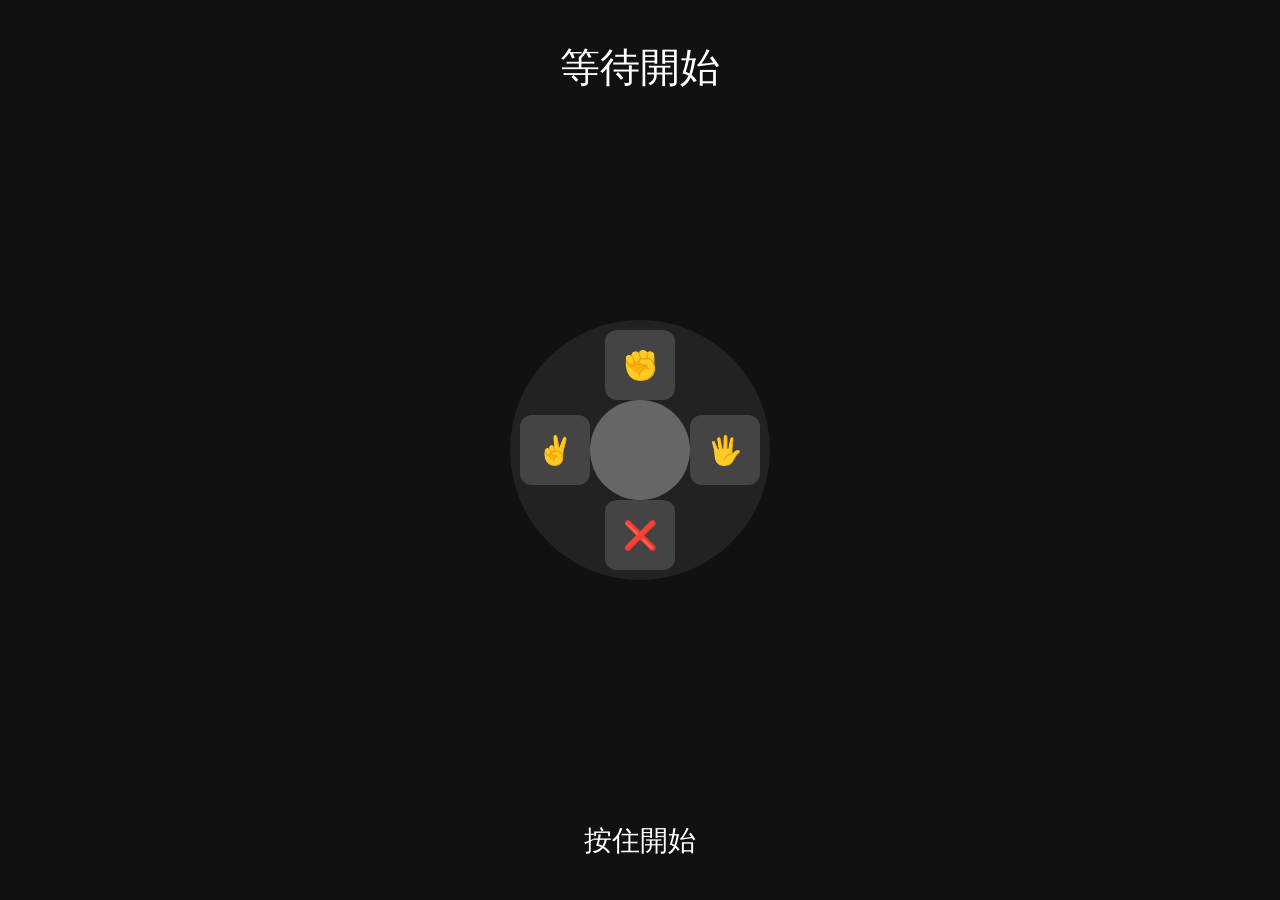
==== index.html @ 305d8cad "Update index.html" ====
<!DOCTYPE html>
<html lang="zh-TW">
<head>
<meta charset="UTF-8">
<meta name="viewport" content="width=device-width, initial-scale=1">
<title>操作盤＋戰鬥測試</title>

<style>
body{
margin:0;
height:100vh;
display:flex;
justify-content:center;
align-items:center;
background:#111;
color:white;
flex-direction:column;
}

#phaseText{
position:absolute;
top:40px;
font-size:40px;
}

#pad{
width:260px;
height:260px;
border-radius:50%;
background:#222;
position:relative;
touch-action:none;
}

.dir{
position:absolute;
width:70px;
height:70px;
background:#444;
border-radius:12px;
display:flex;
align-items:center;
justify-content:center;
font-size:28px;
transition:0.1s;
}

.dir.active{
background:#0af;
transform:scale(1.3);
box-shadow:0 0 12px #0af;
}

#up{top:10px;left:95px}
#down{bottom:10px;left:95px}
#left{left:10px;top:95px}
#right{right:10px;top:95px}

#center{
position:absolute;
width:100px;
height:100px;
left:80px;
top:80px;
background:#666;
border-radius:50%;
transition:0.12s cubic-bezier(.2,1.5,.4,1);
}

#log{
position:absolute;
bottom:40px;
font-size:28px;
}
</style>
</head>

<body>

<div id="phaseText">等待開始</div>

<div id="pad">
<div id="up" class="dir">✊</div>
<div id="down" class="dir">❌</div>
<div id="left" class="dir">✌️</div>
<div id="right" class="dir">🖐️</div>
<canvas id="ring"></canvas>
<div id="center"></div>
</div>

<div id="log">按住開始</div>

<script>

/* =========================
   🎮 UI
========================= */

function updatePhaseUI(phase){
const el = document.getElementById("phaseText")

if(phase==="scissors") el.innerText="✂️ 剪刀（預備）"
if(phase==="rock") el.innerText="🪨 石頭（出招！）"
if(phase==="paper") el.innerText="📄 布（出招！）"
if(phase==="end") el.innerText="💥 回合結束"
}

function log(text){
document.getElementById("log").innerText=text
}

/* =========================
   🎮 戰鬥系統
========================= */

const PHASE={
IDLE:"idle",
SCISSORS:"scissors",
ROCK:"rock",
PAPER:"paper",
END:"end"
}

let game={
phase:PHASE.IDLE,
currentInput:null,
round:{},
timers:[]
}

window.onPlayerInput=function(input){
if(game.phase!==PHASE.ROCK && game.phase!==PHASE.PAPER) return
game.currentInput=input
}

function calcDamage(input,phase){
if(input==="none"||input==="cancel") return 0

if(input==="scissors"){
if(phase===PHASE.ROCK) return Math.random()<0.3?900:400
if(phase===PHASE.PAPER) return Math.random()<0.4?1000:500
}
if(input==="rock"){
if(phase===PHASE.ROCK) return 700
if(phase===PHASE.PAPER) return 1000
}
if(input==="paper"){
if(phase===PHASE.ROCK) return 900
if(phase===PHASE.PAPER) return 1100
}
return 0
}

function shouldEnd(input){
return input==="rock"||input==="paper"
}

function startRound(){
clearTimers()

game.phase=PHASE.SCISSORS
updatePhaseUI(PHASE.SCISSORS)

game.currentInput=null
game.round={rockPhase:null,paperPhase:null,totalDamage:0}

game.timers.push(setTimeout(startRock,1000))
}

function startRock(){
game.phase=PHASE.ROCK
updatePhaseUI(PHASE.ROCK)

game.currentInput=null
game.timers.push(setTimeout(endRock,1000))
}

function endRock(){
let input=game.currentInput??"none"
let dmg=calcDamage(input,PHASE.ROCK)

game.round.rockPhase={input,damage:dmg}
game.round.totalDamage+=dmg

log(`石頭：${input} / ${dmg}`)

if(shouldEnd(input)){
endRound()
return
}

startPaper()
}

function startPaper(){
game.phase=PHASE.PAPER
updatePhaseUI(PHASE.PAPER)

game.currentInput=null
game.timers.push(setTimeout(endPaper,1000))
}

function endPaper(){
let input=game.currentInput??"none"
let dmg=calcDamage(input,PHASE.PAPER)

game.round.paperPhase={input,damage:dmg}
game.round.totalDamage+=dmg

log(`布：${input} / ${dmg}`)

endRound()
}

function endRound(){
game.phase=PHASE.END
updatePhaseUI(PHASE.END)

log(`總傷害：${game.round.totalDamage}`)
}

function clearTimers(){
game.timers.forEach(t=>clearTimeout(t))
game.timers=[]
}

/* =========================
   🎮 操作盤
========================= */

const pad=document.getElementById("pad")
const centerEl=document.getElementById("center")
const canvas=document.getElementById("ring")
const ctx=canvas.getContext("2d")

canvas.width=pad.offsetWidth
canvas.height=pad.offsetHeight

const dirs={
up:document.getElementById("up"),
down:document.getElementById("down"),
left:document.getElementById("left"),
right:document.getElementById("right")
}

const state={
startX:0,startY:0,charging:false,charged:false,triggered:false,chargeStart:0,loop:null
}

const config={
follow:60,previewDist:30,cancelChargeDist:35,triggerDist:65,chargeTime:500
}

function sendInput(input){
if(window.onPlayerInput) window.onPlayerInput(input)
}

function vibrate(p){
if(navigator.vibrate) navigator.vibrate(p)
}

function getDir(dx,dy){
let angle=Math.atan2(dy,dx)*180/Math.PI
if(angle>=-45&&angle<=45) return "right"
if(angle>45&&angle<135) return "down"
if(angle>=135||angle<=-135) return "left"
return "up"
}

function setActive(dir){
clearActive()
if(dir) dirs[dir].classList.add("active")
}

function clearActive(){
for(let d in dirs){
dirs[d].classList.remove("active")
}
}

function moveStick(dx,dy){
let f=config.follow
let mx=Math.max(-f,Math.min(f,dx))
let my=Math.max(-f,Math.min(f,dy))
centerEl.style.transform=`translate(${mx}px,${my}px)`
}

function resetStick(){
centerEl.style.transform="translate(0,0)"
}

function drawRing(progress){
ctx.clearRect(0,0,canvas.width,canvas.height)
let cx=canvas.width/2
let cy=canvas.height/2
ctx.beginPath()
ctx.arc(cx,cy,60,-Math.PI/2,(-Math.PI/2)+(Math.PI*2*progress))
ctx.strokeStyle="#0af"
ctx.lineWidth=6
ctx.stroke()
}

function startCharge(){
state.charging=true
state.charged=false
state.chargeStart=Date.now()

state.loop=setInterval(()=>{
let progress=(Date.now()-state.chargeStart)/config.chargeTime

if(progress>=1){
drawRing(1)
vibrate([120,40,120])
state.charged=true
stopCharge()
return
}

if(state.charging){
drawRing(progress)
}
},16)
}

function stopCharge(){
clearInterval(state.loop)
ctx.clearRect(0,0,canvas.width,canvas.height)
state.charging=false
}

function handlePreview(dx,dy,dist){
if(dist<config.previewDist||state.triggered) return
let dir=getDir(dx,dy)
setActive(dir)
}

function handleTrigger(dx,dy,dist){
if(dist<config.triggerDist||state.triggered) return

state.triggered=true
stopCharge()

let dir=getDir(dx,dy)

vibrate([50,30,50])
setActive(dir)

let input=null
if(dir==="up") input="rock"
if(dir==="right") input="paper"
if(dir==="left") input="scissors"
if(dir==="down") input="cancel"

if(state.charged){
input="none"
}

sendInput(input)
}

function handleCancelCharge(dist){
if(dist>config.cancelChargeDist && state.charging){
stopCharge()
}
}

/* =========================
   👆 事件
========================= */

pad.addEventListener("touchstart",e=>{
const t=e.touches[0]

state.startX=t.clientX
state.startY=t.clientY
state.triggered=false

startCharge()
vibrate(10)

// 👉 按住開始回合
startRound()
})

pad.addEventListener("touchmove",e=>{
const t=e.touches[0]

let dx=t.clientX-state.startX
let dy=t.clientY-state.startY
let dist=Math.sqrt(dx*dx+dy*dy)

moveStick(dx,dy)

handleCancelCharge(dist)
handlePreview(dx,dy,dist)
handleTrigger(dx,dy,dist)
})

pad.addEventListener("touchend",()=>{
stopCharge()
resetStick()

setTimeout(()=>{
clearActive()
log("按住開始")
},400)
})

</script>
</body>
</html>
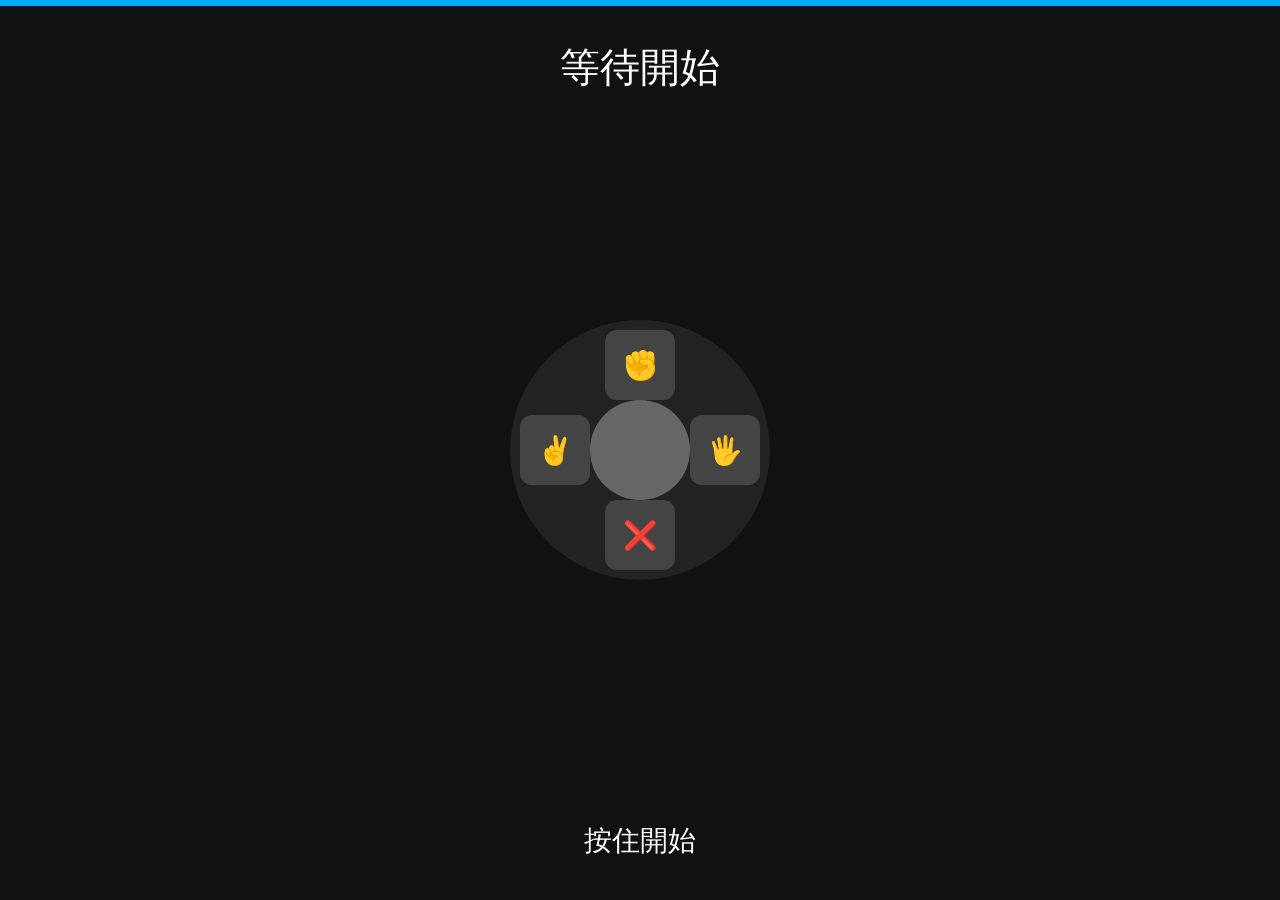
==== commit 9eadfe2c: "Update index.html" ====
--- a/index.html
+++ b/index.html
@@ -15,6 +15,19 @@
 background:#111;
 color:white;
 flex-direction:column;
+}
+
+/* ⭐ 進度條 */
+#timerBar{
+position:absolute;
+top:0;
+left:0;
+height:6px;
+width:100%;
+background:#0af;
+transform-origin:left;
+transform:scaleX(1);
+transition:transform linear;
 }
 
 #phaseText{
@@ -77,6 +90,8 @@
 
 <body>
 
+<div id="timerBar"></div>
+
 <div id="phaseText">等待開始</div>
 
 <div id="pad">
@@ -96,6 +111,21 @@
    🎮 UI
 ========================= */
 
+const timerBar = document.getElementById("timerBar")
+
+function startTimer(duration){
+timerBar.style.transition="none"
+timerBar.style.transform="scaleX(1)"
+timerBar.offsetHeight
+timerBar.style.transition=`transform ${duration}ms linear`
+timerBar.style.transform="scaleX(0)"
+}
+
+function stopTimer(){
+timerBar.style.transition="none"
+timerBar.style.transform="scaleX(0)"
+}
+
 function updatePhaseUI(phase){
 const el = document.getElementById("phaseText")
 
@@ -160,6 +190,7 @@
 
 game.phase=PHASE.SCISSORS
 updatePhaseUI(PHASE.SCISSORS)
+startTimer(1000)
 
 game.currentInput=null
 game.round={rockPhase:null,paperPhase:null,totalDamage:0}
@@ -170,6 +201,7 @@
 function startRock(){
 game.phase=PHASE.ROCK
 updatePhaseUI(PHASE.ROCK)
+startTimer(1000)
 
 game.currentInput=null
 game.timers.push(setTimeout(endRock,1000))
@@ -195,6 +227,7 @@
 function startPaper(){
 game.phase=PHASE.PAPER
 updatePhaseUI(PHASE.PAPER)
+startTimer(1000)
 
 game.currentInput=null
 game.timers.push(setTimeout(endPaper,1000))
@@ -215,6 +248,7 @@
 function endRound(){
 game.phase=PHASE.END
 updatePhaseUI(PHASE.END)
+stopTimer()
 
 log(`總傷害：${game.round.totalDamage}`)
 }
@@ -364,10 +398,6 @@
 }
 }
 
-/* =========================
-   👆 事件
-========================= */
-
 pad.addEventListener("touchstart",e=>{
 const t=e.touches[0]
 
@@ -378,7 +408,6 @@
 startCharge()
 vibrate(10)
 
-// 👉 按住開始回合
 startRound()
 })
 
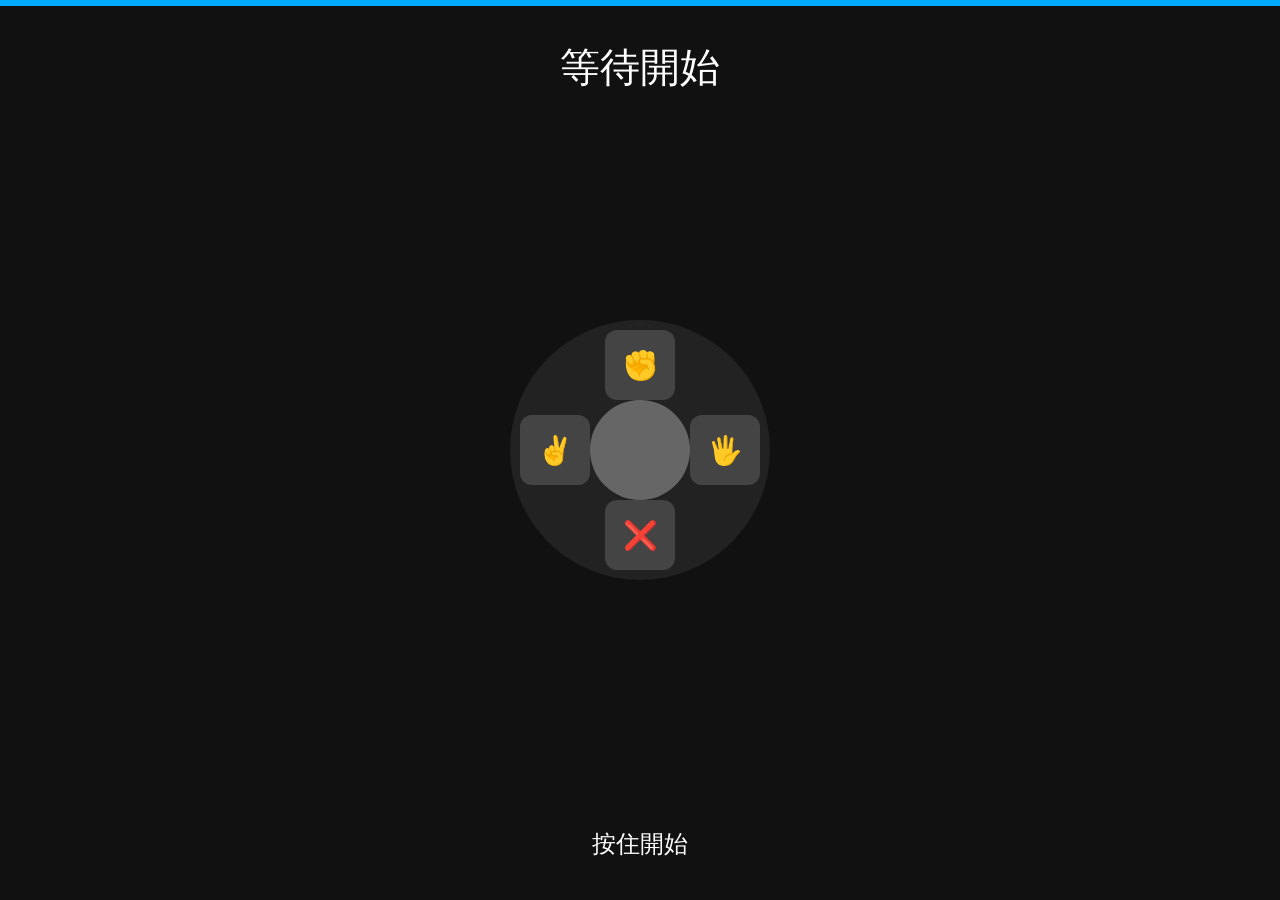
==== commit 38412aab: "Update index.html" ====
--- a/index.html
+++ b/index.html
@@ -83,7 +83,9 @@
 #log{
 position:absolute;
 bottom:40px;
-font-size:28px;
+font-size:24px;
+white-space:pre-line;
+text-align:center;
 }
 </style>
 </head>
@@ -155,7 +157,8 @@
 phase:PHASE.IDLE,
 currentInput:null,
 round:{},
-timers:[]
+timers:[],
+lastRoundLog:""
 }
 
 window.onPlayerInput=function(input){
@@ -194,6 +197,9 @@
 
 game.currentInput=null
 game.round={rockPhase:null,paperPhase:null,totalDamage:0}
+
+// ⭐ 清除顯示（開始新回合才清）
+log("")
 
 game.timers.push(setTimeout(startRock,1000))
 }
@@ -250,7 +256,23 @@
 updatePhaseUI(PHASE.END)
 stopTimer()
 
-log(`總傷害：${game.round.totalDamage}`)
+// ⭐ 組合完整回合紀錄
+let text = ""
+
+if(game.round.rockPhase){
+text += `石頭：${game.round.rockPhase.input} / ${game.round.rockPhase.damage}\n`
+}
+
+if(game.round.paperPhase){
+text += `布：${game.round.paperPhase.input} / ${game.round.paperPhase.damage}\n`
+}
+
+text += `總傷害：${game.round.totalDamage}`
+
+game.lastRoundLog = text
+
+// ⭐ 保留顯示
+log(text)
 }
 
 function clearTimers(){
@@ -385,7 +407,7 @@
 if(dir==="left") input="scissors"
 if(dir==="down") input="cancel"
 
-if(state.charged){
+if(state.charged && dist < config.previewDist){
 input="none"
 }
 
@@ -408,7 +430,9 @@
 startCharge()
 vibrate(10)
 
+if(game.phase === PHASE.IDLE || game.phase === PHASE.END){
 startRound()
+}
 })
 
 pad.addEventListener("touchmove",e=>{
@@ -431,7 +455,9 @@
 
 setTimeout(()=>{
 clearActive()
+if(game.phase !== PHASE.END){
 log("按住開始")
+}
 },400)
 })
 
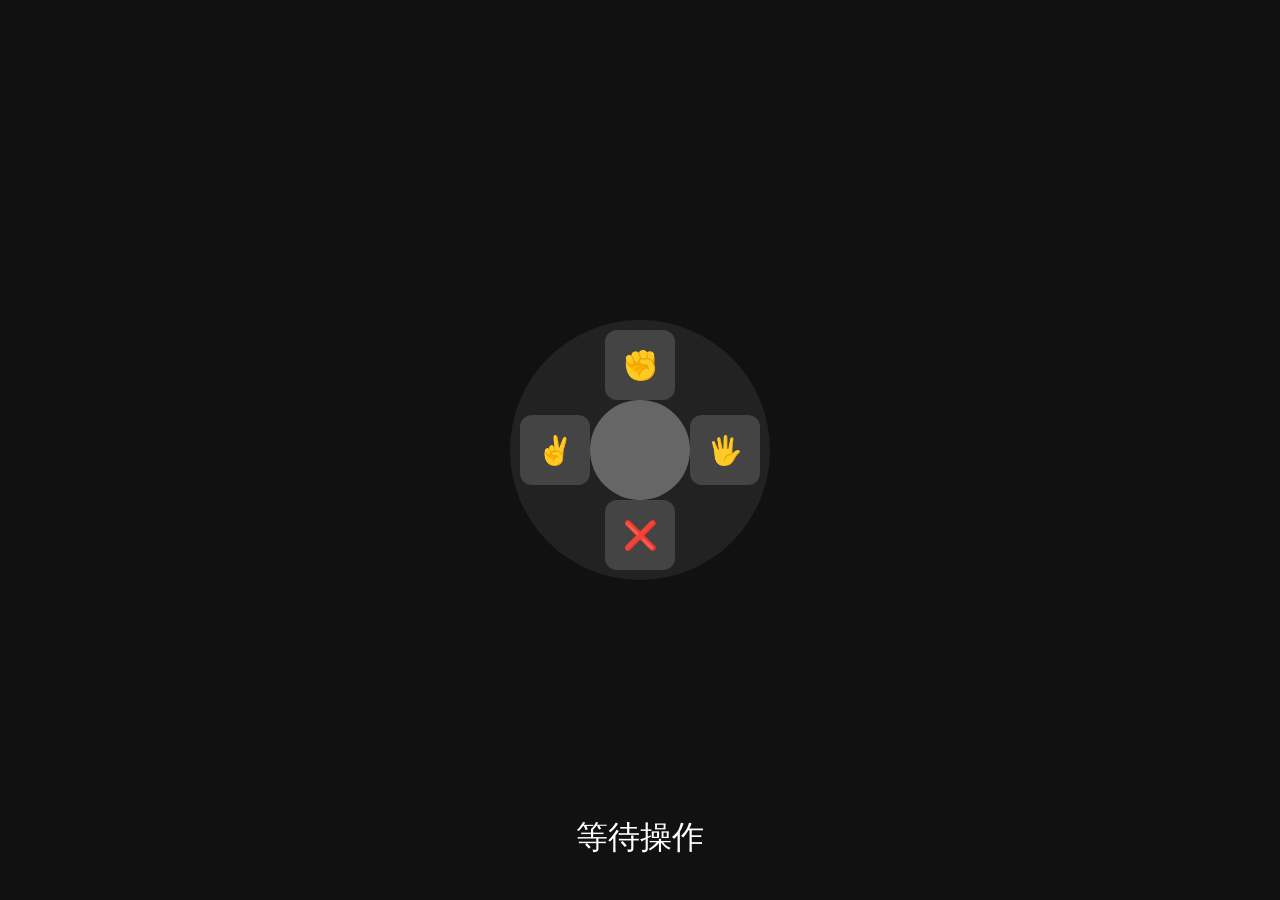
==== commit 0c160a09: "Update index.html" ====
--- a/index.html
+++ b/index.html
@@ -3,7 +3,7 @@
 <head>
 <meta charset="UTF-8">
 <meta name="viewport" content="width=device-width, initial-scale=1">
-<title>操作盤＋戰鬥測試</title>
+<title>操作盤優化版</title>
 
 <style>
 body{
@@ -14,26 +14,6 @@
 align-items:center;
 background:#111;
 color:white;
-flex-direction:column;
-}
-
-/* ⭐ 進度條 */
-#timerBar{
-position:absolute;
-top:0;
-left:0;
-height:6px;
-width:100%;
-background:#0af;
-transform-origin:left;
-transform:scaleX(1);
-transition:transform linear;
-}
-
-#phaseText{
-position:absolute;
-top:40px;
-font-size:40px;
 }
 
 #pad{
@@ -64,6 +44,13 @@
 box-shadow:0 0 12px #0af;
 }
 
+/* 🔥 蓄力完成發光 */
+.dir.glow{
+background:#0ff;
+box-shadow:0 0 20px #0ff, 0 0 40px #0ff;
+transform:scale(1.25);
+}
+
 #up{top:10px;left:95px}
 #down{bottom:10px;left:95px}
 #left{left:10px;top:95px}
@@ -83,384 +70,301 @@
 #log{
 position:absolute;
 bottom:40px;
-font-size:24px;
-white-space:pre-line;
-text-align:center;
+font-size:32px;
 }
 </style>
 </head>
 
 <body>
 
-<div id="timerBar"></div>
-
-<div id="phaseText">等待開始</div>
-
 <div id="pad">
+
 <div id="up" class="dir">✊</div>
 <div id="down" class="dir">❌</div>
 <div id="left" class="dir">✌️</div>
 <div id="right" class="dir">🖐️</div>
+
 <canvas id="ring"></canvas>
+
 <div id="center"></div>
+
 </div>
 
-<div id="log">按住開始</div>
+<div id="log">等待操作</div>
 
 <script>
 
 /* =========================
-   🎮 UI
-========================= */
-
-const timerBar = document.getElementById("timerBar")
-
-function startTimer(duration){
-timerBar.style.transition="none"
-timerBar.style.transform="scaleX(1)"
-timerBar.offsetHeight
-timerBar.style.transition=`transform ${duration}ms linear`
-timerBar.style.transform="scaleX(0)"
-}
-
-function stopTimer(){
-timerBar.style.transition="none"
-timerBar.style.transform="scaleX(0)"
-}
-
-function updatePhaseUI(phase){
-const el = document.getElementById("phaseText")
-
-if(phase==="scissors") el.innerText="✂️ 剪刀（預備）"
-if(phase==="rock") el.innerText="🪨 石頭（出招！）"
-if(phase==="paper") el.innerText="📄 布（出招！）"
-if(phase==="end") el.innerText="💥 回合結束"
-}
-
-function log(text){
-document.getElementById("log").innerText=text
-}
-
-/* =========================
-   🎮 戰鬥系統
-========================= */
-
-const PHASE={
-IDLE:"idle",
-SCISSORS:"scissors",
-ROCK:"rock",
-PAPER:"paper",
-END:"end"
-}
-
-let game={
-phase:PHASE.IDLE,
-currentInput:null,
-round:{},
-timers:[],
-lastRoundLog:""
-}
-
-window.onPlayerInput=function(input){
-if(game.phase!==PHASE.ROCK && game.phase!==PHASE.PAPER) return
-game.currentInput=input
-}
-
-function calcDamage(input,phase){
-if(input==="none"||input==="cancel") return 0
-
-if(input==="scissors"){
-if(phase===PHASE.ROCK) return Math.random()<0.3?900:400
-if(phase===PHASE.PAPER) return Math.random()<0.4?1000:500
-}
-if(input==="rock"){
-if(phase===PHASE.ROCK) return 700
-if(phase===PHASE.PAPER) return 1000
-}
-if(input==="paper"){
-if(phase===PHASE.ROCK) return 900
-if(phase===PHASE.PAPER) return 1100
-}
-return 0
-}
-
-function shouldEnd(input){
-return input==="rock"||input==="paper"
-}
-
-function startRound(){
-clearTimers()
-
-game.phase=PHASE.SCISSORS
-updatePhaseUI(PHASE.SCISSORS)
-startTimer(1000)
-
-game.currentInput=null
-game.round={rockPhase:null,paperPhase:null,totalDamage:0}
-
-// ⭐ 清除顯示（開始新回合才清）
-log("")
-
-game.timers.push(setTimeout(startRock,1000))
-}
-
-function startRock(){
-game.phase=PHASE.ROCK
-updatePhaseUI(PHASE.ROCK)
-startTimer(1000)
-
-game.currentInput=null
-game.timers.push(setTimeout(endRock,1000))
-}
-
-function endRock(){
-let input=game.currentInput??"none"
-let dmg=calcDamage(input,PHASE.ROCK)
-
-game.round.rockPhase={input,damage:dmg}
-game.round.totalDamage+=dmg
-
-log(`石頭：${input} / ${dmg}`)
-
-if(shouldEnd(input)){
-endRound()
-return
-}
-
-startPaper()
-}
-
-function startPaper(){
-game.phase=PHASE.PAPER
-updatePhaseUI(PHASE.PAPER)
-startTimer(1000)
-
-game.currentInput=null
-game.timers.push(setTimeout(endPaper,1000))
-}
-
-function endPaper(){
-let input=game.currentInput??"none"
-let dmg=calcDamage(input,PHASE.PAPER)
-
-game.round.paperPhase={input,damage:dmg}
-game.round.totalDamage+=dmg
-
-log(`布：${input} / ${dmg}`)
-
-endRound()
-}
-
-function endRound(){
-game.phase=PHASE.END
-updatePhaseUI(PHASE.END)
-stopTimer()
-
-// ⭐ 組合完整回合紀錄
-let text = ""
-
-if(game.round.rockPhase){
-text += `石頭：${game.round.rockPhase.input} / ${game.round.rockPhase.damage}\n`
-}
-
-if(game.round.paperPhase){
-text += `布：${game.round.paperPhase.input} / ${game.round.paperPhase.damage}\n`
-}
-
-text += `總傷害：${game.round.totalDamage}`
-
-game.lastRoundLog = text
-
-// ⭐ 保留顯示
-log(text)
-}
-
-function clearTimers(){
-game.timers.forEach(t=>clearTimeout(t))
-game.timers=[]
-}
-
-/* =========================
-   🎮 操作盤
-========================= */
-
-const pad=document.getElementById("pad")
-const centerEl=document.getElementById("center")
-const canvas=document.getElementById("ring")
-const ctx=canvas.getContext("2d")
-
-canvas.width=pad.offsetWidth
-canvas.height=pad.offsetHeight
-
-const dirs={
+   🎮 DOM
+========================= */
+const pad = document.getElementById("pad")
+const centerEl = document.getElementById("center")
+const canvas = document.getElementById("ring")
+const ctx = canvas.getContext("2d")
+
+canvas.width = pad.offsetWidth
+canvas.height = pad.offsetHeight
+
+const dirs = {
 up:document.getElementById("up"),
 down:document.getElementById("down"),
 left:document.getElementById("left"),
 right:document.getElementById("right")
 }
 
-const state={
-startX:0,startY:0,charging:false,charged:false,triggered:false,chargeStart:0,loop:null
-}
-
-const config={
-follow:60,previewDist:30,cancelChargeDist:35,triggerDist:65,chargeTime:500
-}
-
-function sendInput(input){
-if(window.onPlayerInput) window.onPlayerInput(input)
-}
-
+/* =========================
+   🎮 狀態 State
+========================= */
+const state = {
+startX: 0,
+startY: 0,
+charging: false,
+charged: false,
+triggered: false,
+chargeStart: 0,
+loop: null
+}
+
+/* =========================
+   🧩 設定 Config
+========================= */
+const config = {
+follow: 60,
+previewDist: 30,
+cancelChargeDist: 35,
+triggerDist: 65,
+chargeTime: 500
+}
+
+/* =========================
+   🗺️ 對應 Mapping
+========================= */
+const actionMap = {
+up: "✊",
+right: "🖐️",
+left: "✌️",
+down: "❌"
+}
+
+/* =========================
+   🔧 工具
+========================= */
 function vibrate(p){
 if(navigator.vibrate) navigator.vibrate(p)
 }
 
-function getDir(dx,dy){
-let angle=Math.atan2(dy,dx)*180/Math.PI
+function log(text){
+document.getElementById("log").innerText = text
+}
+
+function getDir(dx, dy){
+let angle = Math.atan2(dy,dx)*180/Math.PI
+
 if(angle>=-45&&angle<=45) return "right"
 if(angle>45&&angle<135) return "down"
 if(angle>=135||angle<=-135) return "left"
 return "up"
 }
 
+/* =========================
+   🎨 UI
+========================= */
 function setActive(dir){
 clearActive()
 if(dir) dirs[dir].classList.add("active")
 }
 
+function setGlow(dir){
+for(let d in dirs){
+dirs[d].classList.remove("glow")
+}
+if(dir){
+dirs[dir].classList.add("glow")
+}
+}
+
 function clearActive(){
 for(let d in dirs){
 dirs[d].classList.remove("active")
 }
 }
 
-function moveStick(dx,dy){
-let f=config.follow
-let mx=Math.max(-f,Math.min(f,dx))
-let my=Math.max(-f,Math.min(f,dy))
-centerEl.style.transform=`translate(${mx}px,${my}px)`
+function clearGlow(){
+for(let d in dirs){
+dirs[d].classList.remove("glow")
+}
+}
+
+function logAction(dir){
+log(actionMap[dir])
+}
+
+function moveStick(dx, dy){
+let f = config.follow
+let mx = Math.max(-f, Math.min(f, dx))
+let my = Math.max(-f, Math.min(f, dy))
+centerEl.style.transform = `translate(${mx}px,${my}px)`
 }
 
 function resetStick(){
-centerEl.style.transform="translate(0,0)"
-}
-
+centerEl.style.transform = "translate(0,0)"
+}
+
+/* =========================
+   ⏳ 蓄力
+========================= */
 function drawRing(progress){
+
 ctx.clearRect(0,0,canvas.width,canvas.height)
-let cx=canvas.width/2
-let cy=canvas.height/2
+
+let cx = canvas.width/2
+let cy = canvas.height/2
+
 ctx.beginPath()
-ctx.arc(cx,cy,60,-Math.PI/2,(-Math.PI/2)+(Math.PI*2*progress))
+ctx.arc(cx, cy, 60, -Math.PI/2,
+(-Math.PI/2)+(Math.PI*2*progress))
+
 ctx.strokeStyle="#0af"
 ctx.lineWidth=6
 ctx.stroke()
 }
 
 function startCharge(){
-state.charging=true
-state.charged=false
-state.chargeStart=Date.now()
-
-state.loop=setInterval(()=>{
-let progress=(Date.now()-state.chargeStart)/config.chargeTime
-
-if(progress>=1){
+
+state.charging = true
+state.charged = false
+state.chargeStart = Date.now()
+
+state.loop = setInterval(()=>{
+
+let progress = (Date.now()-state.chargeStart)/config.chargeTime
+
+if(progress >= 1 && !state.charged){
+
 drawRing(1)
-vibrate([120,40,120])
-state.charged=true
-stopCharge()
+vibrate(120)
+
+state.charged = true
+
+// 🔥 找目前方向 → 發光鎖定
+let dir = currentDir
+if(dir){
+setGlow(dir)
+}
+
 return
 }
 
-if(state.charging){
+if(state.charging && !state.charged){
 drawRing(progress)
 }
+
 },16)
 }
 
 function stopCharge(){
 clearInterval(state.loop)
 ctx.clearRect(0,0,canvas.width,canvas.height)
-state.charging=false
-}
-
-function handlePreview(dx,dy,dist){
-if(dist<config.previewDist||state.triggered) return
-let dir=getDir(dx,dy)
+state.charging = false
+}
+
+/* =========================
+   🎯 判定
+========================= */
+let currentDir = null
+
+function handlePreview(dx, dy, dist){
+
+if(dist < config.previewDist || state.triggered) return
+
+let dir = getDir(dx, dy)
+currentDir = dir
+
+if(!state.charged){
 setActive(dir)
 }
 
-function handleTrigger(dx,dy,dist){
-if(dist<config.triggerDist||state.triggered) return
-
-state.triggered=true
+}
+
+function handleTrigger(dx, dy, dist){
+
+// 🔥 已蓄力完成 → 不再觸發
+if(state.charged) return
+
+if(dist < config.triggerDist || state.triggered) return
+
+state.triggered = true
 stopCharge()
 
-let dir=getDir(dx,dy)
+let dir = getDir(dx, dy)
 
 vibrate([50,30,50])
 setActive(dir)
-
-let input=null
-if(dir==="up") input="rock"
-if(dir==="right") input="paper"
-if(dir==="left") input="scissors"
-if(dir==="down") input="cancel"
-
-if(state.charged && dist < config.previewDist){
-input="none"
-}
-
-sendInput(input)
+logAction(dir)
+
+console.log({
+dir: dir,
+charged: false
+})
+
 }
 
 function handleCancelCharge(dist){
-if(dist>config.cancelChargeDist && state.charging){
+if(dist > config.cancelChargeDist && state.charging && !state.charged){
 stopCharge()
 }
 }
 
+/* =========================
+   👆 事件
+========================= */
 pad.addEventListener("touchstart",e=>{
-const t=e.touches[0]
-
-state.startX=t.clientX
-state.startY=t.clientY
-state.triggered=false
+
+const t = e.touches[0]
+
+state.startX = t.clientX
+state.startY = t.clientY
+state.triggered = false
+state.charged = false
+currentDir = null
+
+clearGlow()
 
 startCharge()
 vibrate(10)
 
-if(game.phase === PHASE.IDLE || game.phase === PHASE.END){
-startRound()
-}
 })
 
 pad.addEventListener("touchmove",e=>{
-const t=e.touches[0]
-
-let dx=t.clientX-state.startX
-let dy=t.clientY-state.startY
-let dist=Math.sqrt(dx*dx+dy*dy)
-
-moveStick(dx,dy)
+
+const t = e.touches[0]
+
+let dx = t.clientX - state.startX
+let dy = t.clientY - state.startY
+let dist = Math.sqrt(dx*dx + dy*dy)
+
+moveStick(dx, dy)
 
 handleCancelCharge(dist)
-handlePreview(dx,dy,dist)
-handleTrigger(dx,dy,dist)
+handlePreview(dx, dy, dist)
+handleTrigger(dx, dy, dist)
+
 })
 
 pad.addEventListener("touchend",()=>{
+
 stopCharge()
 resetStick()
 
 setTimeout(()=>{
 clearActive()
-if(game.phase !== PHASE.END){
-log("按住開始")
-}
-},400)
+clearGlow()
+log("等待操作")
+},300)
+
 })
 
 </script>
+
 </body>
 </html>
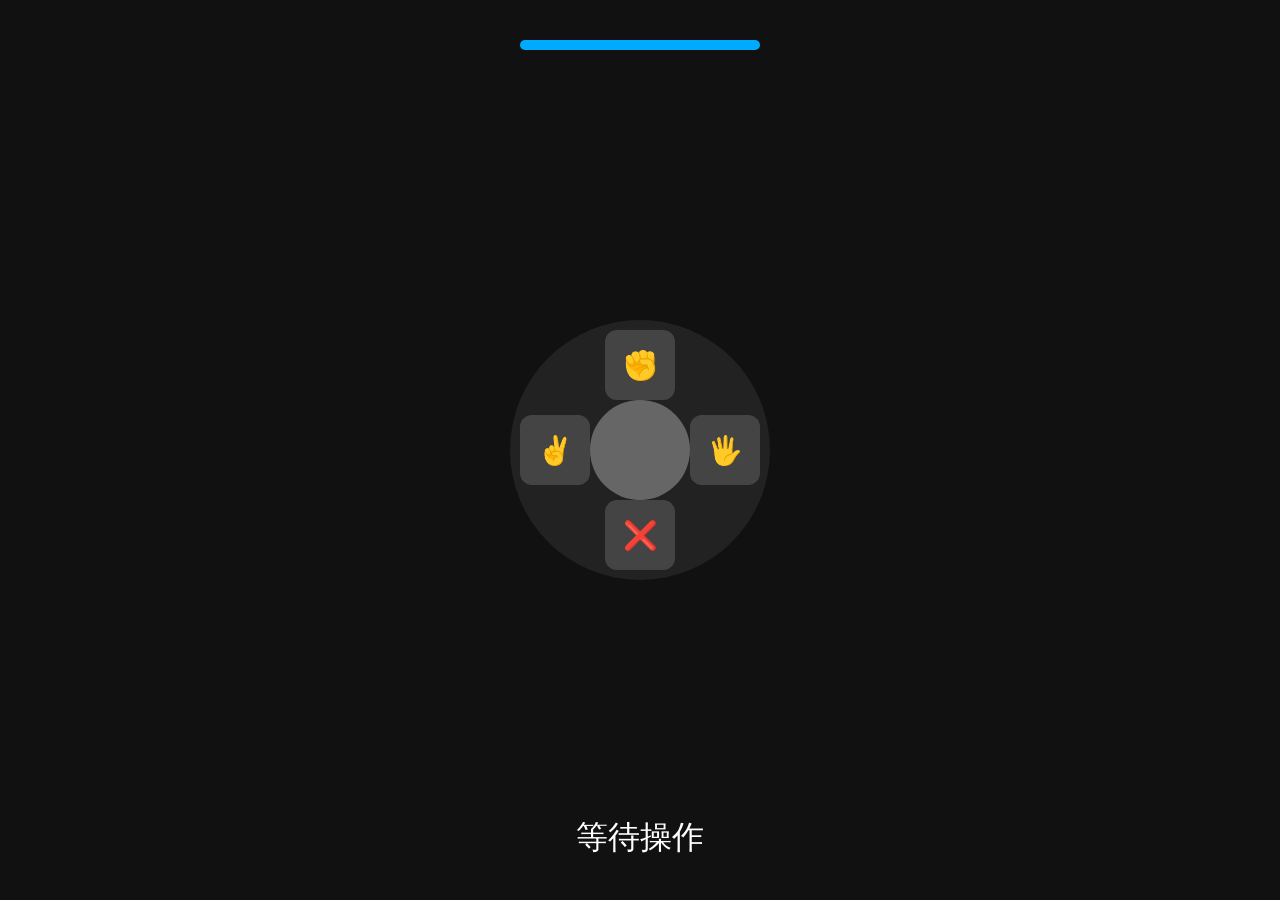
==== commit 28d6f717: "Update index.html" ====
--- a/index.html
+++ b/index.html
@@ -3,7 +3,7 @@
 <head>
 <meta charset="UTF-8">
 <meta name="viewport" content="width=device-width, initial-scale=1">
-<title>操作盤優化版</title>
+<title>操作盤 + 戰鬥核心</title>
 
 <style>
 body{
@@ -14,6 +14,7 @@
 align-items:center;
 background:#111;
 color:white;
+overflow:hidden;
 }
 
 #pad{
@@ -44,7 +45,6 @@
 box-shadow:0 0 12px #0af;
 }
 
-/* 🔥 蓄力完成發光 */
 .dir.glow{
 background:#0ff;
 box-shadow:0 0 20px #0ff, 0 0 40px #0ff;
@@ -72,10 +72,34 @@
 bottom:40px;
 font-size:32px;
 }
+
+/* 進度條 */
+#phaseBar{
+position:absolute;
+top:40px;
+left:50%;
+transform:translateX(-50%);
+width:240px;
+height:10px;
+background:#333;
+border-radius:6px;
+overflow:hidden;
+}
+
+#phaseFill{
+height:100%;
+width:100%;
+background:#0af;
+transition:width linear;
+}
 </style>
 </head>
 
 <body>
+
+<div id="phaseBar">
+  <div id="phaseFill"></div>
+</div>
 
 <div id="pad">
 
@@ -85,7 +109,6 @@
 <div id="right" class="dir">🖐️</div>
 
 <canvas id="ring"></canvas>
-
 <div id="center"></div>
 
 </div>
@@ -95,8 +118,9 @@
 <script>
 
 /* =========================
-   🎮 DOM
+   🎮 操作盤
 ========================= */
+
 const pad = document.getElementById("pad")
 const centerEl = document.getElementById("center")
 const canvas = document.getElementById("ring")
@@ -112,257 +136,263 @@
 right:document.getElementById("right")
 }
 
-/* =========================
-   🎮 狀態 State
-========================= */
 const state = {
-startX: 0,
-startY: 0,
-charging: false,
-charged: false,
-triggered: false,
-chargeStart: 0,
-loop: null
-}
-
-/* =========================
-   🧩 設定 Config
-========================= */
+startX:0,startY:0,
+charging:false,
+charged:false,
+triggered:false,
+chargeStart:0,
+loop:null
+}
+
 const config = {
-follow: 60,
-previewDist: 30,
-cancelChargeDist: 35,
-triggerDist: 65,
-chargeTime: 500
-}
-
-/* =========================
-   🗺️ 對應 Mapping
-========================= */
-const actionMap = {
-up: "✊",
-right: "🖐️",
-left: "✌️",
-down: "❌"
-}
-
-/* =========================
-   🔧 工具
-========================= */
-function vibrate(p){
-if(navigator.vibrate) navigator.vibrate(p)
-}
-
-function log(text){
-document.getElementById("log").innerText = text
-}
-
-function getDir(dx, dy){
-let angle = Math.atan2(dy,dx)*180/Math.PI
-
-if(angle>=-45&&angle<=45) return "right"
-if(angle>45&&angle<135) return "down"
-if(angle>=135||angle<=-135) return "left"
-return "up"
-}
-
-/* =========================
-   🎨 UI
-========================= */
+follow:60,
+previewDist:30,
+cancelChargeDist:35,
+triggerDist:65,
+chargeTime:500
+}
+
+function getDir(dx,dy){
+let angle=Math.atan2(dy,dx)*180/Math.PI
+if(angle>=-45&&angle<=45)return"right"
+if(angle>45&&angle<135)return"down"
+if(angle>=135||angle<=-135)return"left"
+return"up"
+}
+
+function moveStick(dx,dy){
+let f=config.follow
+centerEl.style.transform=`translate(${Math.max(-f,Math.min(f,dx))}px,${Math.max(-f,Math.min(f,dy))}px)`
+}
+
+function resetStick(){centerEl.style.transform="translate(0,0)"}
+
 function setActive(dir){
-clearActive()
-if(dir) dirs[dir].classList.add("active")
+Object.values(dirs).forEach(d=>d.classList.remove("active"))
+if(dir)dirs[dir].classList.add("active")
 }
 
 function setGlow(dir){
-for(let d in dirs){
-dirs[d].classList.remove("glow")
-}
-if(dir){
-dirs[dir].classList.add("glow")
-}
-}
-
-function clearActive(){
-for(let d in dirs){
-dirs[d].classList.remove("active")
-}
-}
-
-function clearGlow(){
-for(let d in dirs){
-dirs[d].classList.remove("glow")
-}
-}
-
-function logAction(dir){
-log(actionMap[dir])
-}
-
-function moveStick(dx, dy){
-let f = config.follow
-let mx = Math.max(-f, Math.min(f, dx))
-let my = Math.max(-f, Math.min(f, dy))
-centerEl.style.transform = `translate(${mx}px,${my}px)`
-}
-
-function resetStick(){
-centerEl.style.transform = "translate(0,0)"
-}
-
-/* =========================
-   ⏳ 蓄力
-========================= */
+Object.values(dirs).forEach(d=>d.classList.remove("glow"))
+if(dir)dirs[dir].classList.add("glow")
+}
+
 function drawRing(progress){
-
 ctx.clearRect(0,0,canvas.width,canvas.height)
-
-let cx = canvas.width/2
-let cy = canvas.height/2
-
 ctx.beginPath()
-ctx.arc(cx, cy, 60, -Math.PI/2,
-(-Math.PI/2)+(Math.PI*2*progress))
-
+ctx.arc(canvas.width/2,canvas.height/2,60,-Math.PI/2,(-Math.PI/2)+(Math.PI*2*progress))
 ctx.strokeStyle="#0af"
 ctx.lineWidth=6
 ctx.stroke()
 }
 
 function startCharge(){
-
-state.charging = true
-state.charged = false
-state.chargeStart = Date.now()
-
-state.loop = setInterval(()=>{
-
-let progress = (Date.now()-state.chargeStart)/config.chargeTime
-
-if(progress >= 1 && !state.charged){
-
+state.charging=true
+state.charged=false
+state.chargeStart=Date.now()
+
+state.loop=setInterval(()=>{
+let p=(Date.now()-state.chargeStart)/config.chargeTime
+
+if(p>=1&&!state.charged){
 drawRing(1)
-vibrate(120)
-
-state.charged = true
-
-// 🔥 找目前方向 → 發光鎖定
-let dir = currentDir
-if(dir){
-setGlow(dir)
-}
-
+state.charged=true
+if(currentDir)setGlow(currentDir)
 return
 }
 
-if(state.charging && !state.charged){
-drawRing(progress)
-}
-
+if(state.charging&&!state.charged)drawRing(p)
 },16)
 }
 
 function stopCharge(){
 clearInterval(state.loop)
 ctx.clearRect(0,0,canvas.width,canvas.height)
-state.charging = false
-}
-
-/* =========================
-   🎯 判定
-========================= */
-let currentDir = null
-
-function handlePreview(dx, dy, dist){
-
-if(dist < config.previewDist || state.triggered) return
-
-let dir = getDir(dx, dy)
-currentDir = dir
-
-if(!state.charged){
-setActive(dir)
-}
-
-}
-
-function handleTrigger(dx, dy, dist){
-
-// 🔥 已蓄力完成 → 不再觸發
-if(state.charged) return
-
-if(dist < config.triggerDist || state.triggered) return
-
-state.triggered = true
+state.charging=false
+}
+
+let currentDir=null
+
+function convertInput(dir,charged){
+if(charged)return"none"
+switch(dir){
+case"up":return"rock"
+case"right":return"paper"
+case"left":return"scissors"
+case"down":return"cancel"
+}
+return null
+}
+
+pad.addEventListener("touchstart",e=>{
+let t=e.touches[0]
+state.startX=t.clientX
+state.startY=t.clientY
+state.triggered=false
+state.charged=false
+currentDir=null
+startCharge()
+startRound() // 👉 按住開始回合
+})
+
+pad.addEventListener("touchmove",e=>{
+let t=e.touches[0]
+let dx=t.clientX-state.startX
+let dy=t.clientY-state.startY
+let dist=Math.hypot(dx,dy)
+
+moveStick(dx,dy)
+
+if(dist>config.previewDist){
+currentDir=getDir(dx,dy)
+if(!state.charged)setActive(currentDir)
+}
+
+if(dist>config.triggerDist&&!state.triggered&&!state.charged){
+state.triggered=true
 stopCharge()
-
-let dir = getDir(dx, dy)
-
-vibrate([50,30,50])
-setActive(dir)
-logAction(dir)
-
-console.log({
-dir: dir,
-charged: false
-})
-
-}
-
-function handleCancelCharge(dist){
-if(dist > config.cancelChargeDist && state.charging && !state.charged){
-stopCharge()
-}
-}
-
-/* =========================
-   👆 事件
-========================= */
-pad.addEventListener("touchstart",e=>{
-
-const t = e.touches[0]
-
-state.startX = t.clientX
-state.startY = t.clientY
-state.triggered = false
-state.charged = false
-currentDir = null
-
-clearGlow()
-
-startCharge()
-vibrate(10)
-
-})
-
-pad.addEventListener("touchmove",e=>{
-
-const t = e.touches[0]
-
-let dx = t.clientX - state.startX
-let dy = t.clientY - state.startY
-let dist = Math.sqrt(dx*dx + dy*dy)
-
-moveStick(dx, dy)
-
-handleCancelCharge(dist)
-handlePreview(dx, dy, dist)
-handleTrigger(dx, dy, dist)
-
+let dir=getDir(dx,dy)
+sendInput(convertInput(dir,false))
+}
 })
 
 pad.addEventListener("touchend",()=>{
-
 stopCharge()
 resetStick()
 
+if(state.charged&&!state.triggered){
+sendInput("none")
+}
+
 setTimeout(()=>{
-clearActive()
-clearGlow()
-log("等待操作")
-},300)
-
-})
+Object.values(dirs).forEach(d=>d.classList.remove("active","glow"))
+},200)
+})
+
+/* =========================
+   🎮 戰鬥核心
+========================= */
+
+const game={
+phase:"IDLE",
+currentInput:null,
+round:null,
+timers:[]
+}
+
+function calcDamage(input,phase){
+
+if(input==="none"||input==="cancel")return 0
+
+if(phase==="ROCK"){
+if(input==="rock")return 700
+if(input==="paper")return 900
+if(input==="scissors")return Math.random()<0.3?900:400
+}
+
+if(phase==="PAPER"){
+if(input==="rock")return 1000
+if(input==="paper")return 1100
+if(input==="scissors")return Math.random()<0.4?1000:500
+}
+
+return 0
+}
+
+function startRound(){
+
+clearTimers()
+
+game.round={
+rockPhase:null,
+paperPhase:null,
+total:0
+}
+
+setPhase("SCISSORS",1000,()=>{
+
+setPhase("ROCK",1000,()=>{
+
+resolvePhase("ROCK")
+
+if(game.round.rockPhase.input==="rock"||game.round.rockPhase.input==="paper"){
+endRound()
+return
+}
+
+setPhase("PAPER",1000,()=>{
+resolvePhase("PAPER")
+endRound()
+})
+
+})
+
+})
+
+}
+
+function setPhase(phase,duration,onEnd){
+
+game.phase=phase
+game.currentInput=null
+
+startBar(duration)
+
+let t=setTimeout(onEnd,duration)
+game.timers.push(t)
+}
+
+const bar=document.getElementById("phaseFill")
+
+function startBar(duration){
+bar.style.transition="none"
+bar.style.width="100%"
+requestAnimationFrame(()=>{
+bar.style.transition=`width ${duration}ms linear`
+bar.style.width="0%"
+})
+}
+
+function resolvePhase(phase){
+
+let input=game.currentInput
+if(input===null)input="none"
+
+let dmg=calcDamage(input,phase)
+
+if(phase==="ROCK"){
+game.round.rockPhase={input,damage:dmg}
+}
+
+if(phase==="PAPER"){
+game.round.paperPhase={input,damage:dmg}
+}
+
+game.round.total+=dmg
+
+console.log(phase,input,dmg)
+}
+
+function endRound(){
+clearTimers()
+console.log("回合結束",game.round)
+}
+
+function clearTimers(){
+game.timers.forEach(t=>clearTimeout(t))
+game.timers=[]
+}
+
+function sendInput(input){
+
+if(game.phase==="SCISSORS")return
+if(game.currentInput!==null)return
+
+game.currentInput=input
+
+console.log("輸入:",input)
+}
 
 </script>
 
